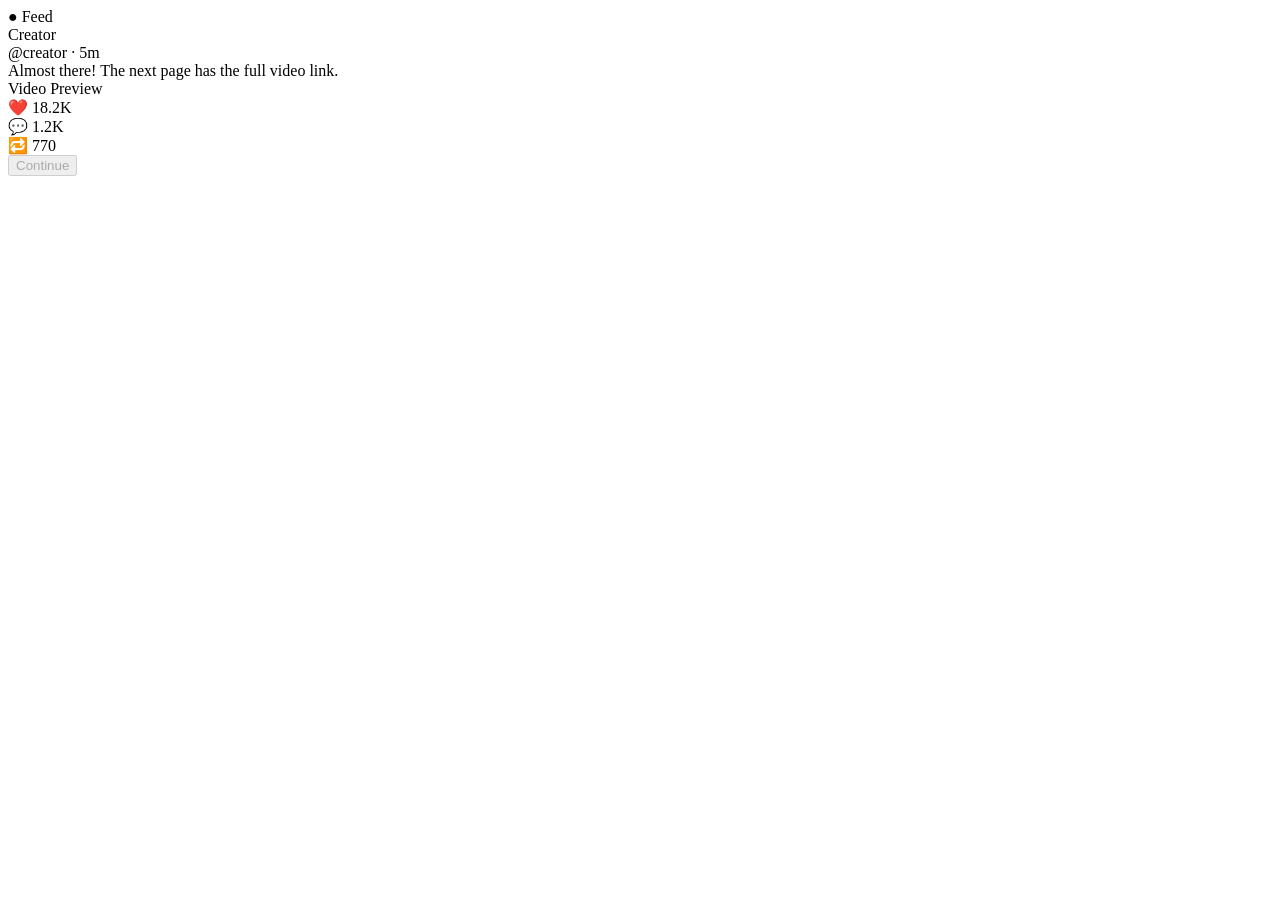
==== page2.html @ c2659c4a "Add files via upload" ====
<!DOCTYPE html>
<html><head>
<meta charset="UTF-8">
<meta name="viewport" content="width=device-width, initial-scale=1.0">
<title>Feed 2</title>
<link rel="stylesheet" href="css/style.css">
</head>
<body onload="startCountdown('go','page3.html')">
<header>● Feed</header>
<div class="wrap"><div class="card">
<div class="profile"><div class="avatar"></div><div><div class="name">Creator</div><div class="user">@creator · 5m</div></div></div>
<div class="text">Almost there! The next page has the full video link.</div>
<div class="thumb">Video Preview</div>
<div class="stats"><div>❤️ 18.2K</div><div>💬 1.2K</div><div>🔁 770</div></div>
<div class="action">
<div class="progress"><div class="bar"></div></div>
<button id="go" data-label="Continue" disabled>Continue</button>
</div></div></div>
<script src="js/script.js"></script>
</body></html>
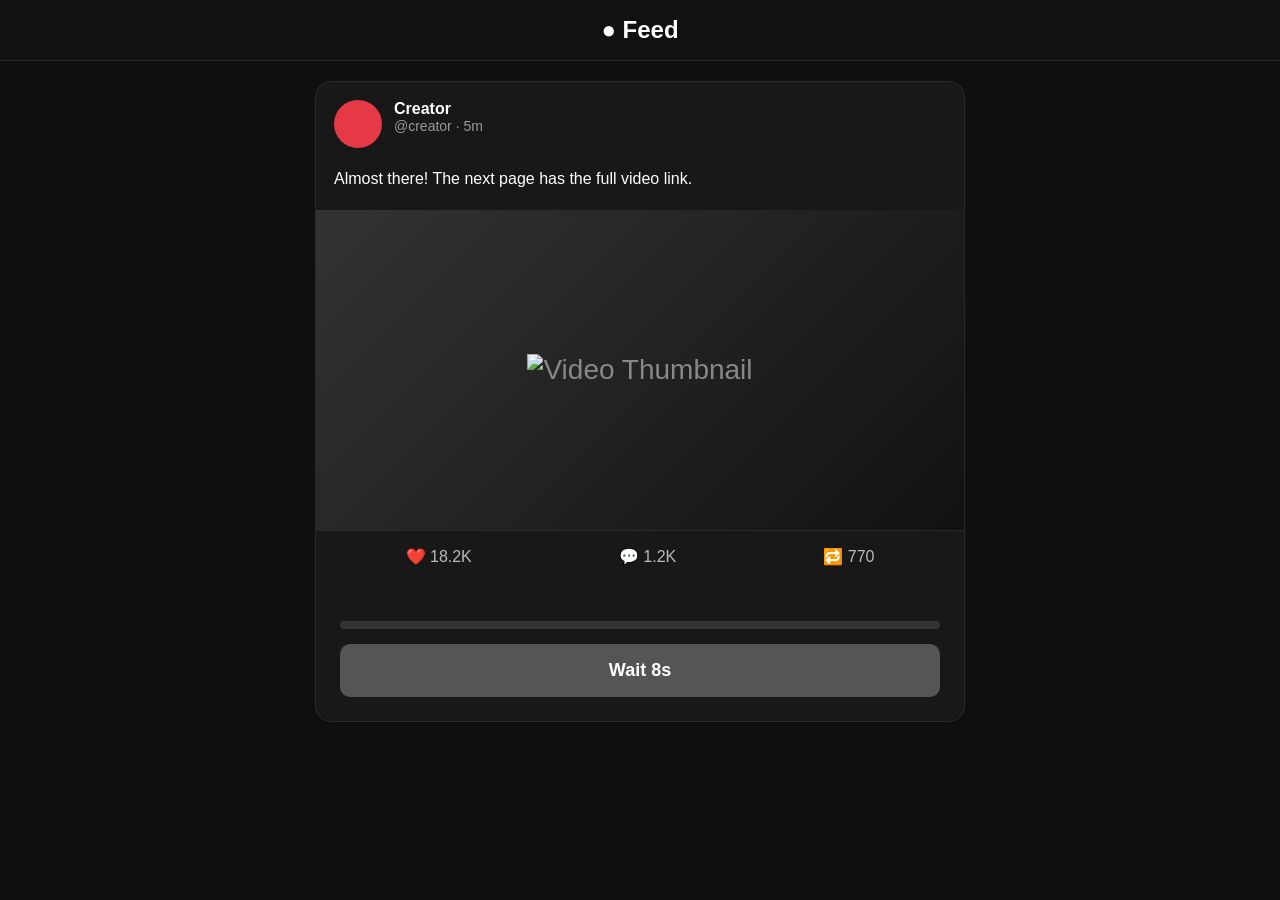
==== commit 2c23142b: "Add files via upload" ====
--- a/page2.html
+++ b/page2.html
@@ -3,18 +3,20 @@
 <meta charset="UTF-8">
 <meta name="viewport" content="width=device-width, initial-scale=1.0">
 <title>Feed 2</title>
-<link rel="stylesheet" href="css/style.css">
+<link rel="stylesheet" href="style.css">
 </head>
 <body onload="startCountdown('go','page3.html')">
 <header>● Feed</header>
 <div class="wrap"><div class="card">
 <div class="profile"><div class="avatar"></div><div><div class="name">Creator</div><div class="user">@creator · 5m</div></div></div>
 <div class="text">Almost there! The next page has the full video link.</div>
-<div class="thumb">Video Preview</div>
+<div class="thumb">
+    <img src="assets/image.jpeg" alt="Video Thumbnail">
+</div>
 <div class="stats"><div>❤️ 18.2K</div><div>💬 1.2K</div><div>🔁 770</div></div>
 <div class="action">
 <div class="progress"><div class="bar"></div></div>
 <button id="go" data-label="Continue" disabled>Continue</button>
 </div></div></div>
-<script src="js/script.js"></script>
+<script src="script.js"></script>
 </body></html>
--- a/style.css
+++ b/style.css
@@ -0,0 +1,18 @@
+
+*{margin:0;padding:0;box-sizing:border-box}
+body{font-family:Arial,sans-serif;background:#0f0f0f;color:#fff}
+header{position:sticky;top:0;background:#111;border-bottom:1px solid #2a2a2a;padding:16px;text-align:center;font-size:24px;font-weight:700}
+.wrap{display:flex;justify-content:center;padding:20px}
+.card{width:min(100%,650px);background:#181818;border:1px solid #2a2a2a;border-radius:16px;overflow:hidden}
+.profile{display:flex;gap:12px;padding:18px}
+.avatar{width:48px;height:48px;border-radius:50%;background:#e63946}
+.name{font-weight:700}.user{color:#999;font-size:14px}
+.text{padding:0 18px 18px;line-height:1.6}
+.thumb{height:320px;background:linear-gradient(135deg,#333,#111);display:flex;align-items:center;justify-content:center;color:#888;font-size:28px}
+.stats{display:flex;justify-content:space-around;padding:16px;border-top:1px solid #2a2a2a;color:#bbb}
+.action{padding:24px}
+.progress{height:8px;background:#333;border-radius:99px;overflow:hidden;margin:15px 0}
+.bar{height:100%;width:0;background:#e63946;transition:width 1s linear}
+button{width:100%;padding:16px;border:none;border-radius:10px;background:#e63946;color:#fff;font-size:18px;font-weight:bold}
+button:disabled{background:#555}
+@media(max-width:600px){.thumb{height:220px}header{font-size:20px}}
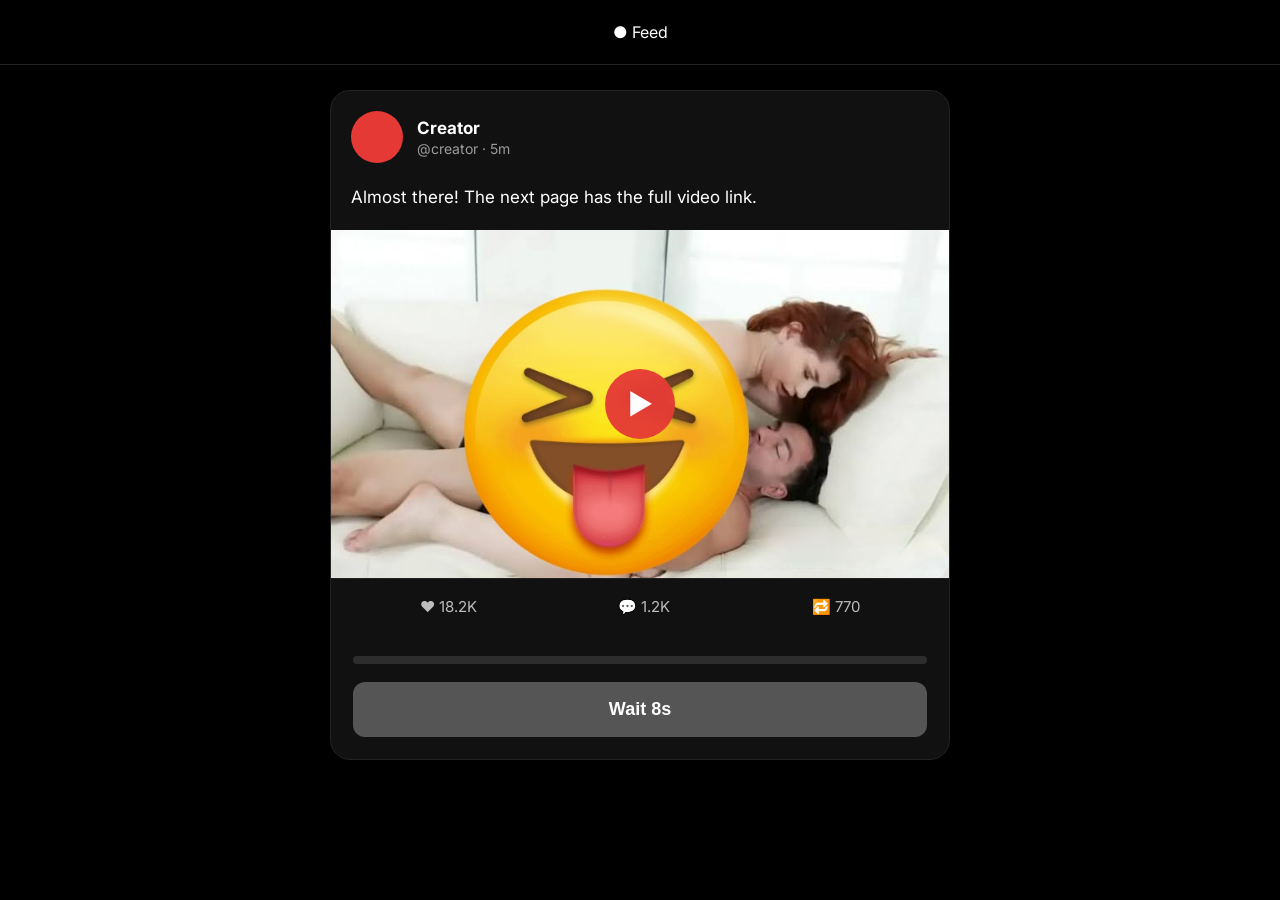
==== commit fb4e2214: "Add files via upload" ====
--- a/page2.html
+++ b/page2.html
@@ -11,7 +11,8 @@
 <div class="profile"><div class="avatar"></div><div><div class="name">Creator</div><div class="user">@creator · 5m</div></div></div>
 <div class="text">Almost there! The next page has the full video link.</div>
 <div class="thumb">
-    <img src="assets/image.jpeg" alt="Video Thumbnail">
+    <img src="image.jpeg" alt="Video Thumbnail">
+    <div class="play">▶</div>
 </div>
 <div class="stats"><div>❤️ 18.2K</div><div>💬 1.2K</div><div>🔁 770</div></div>
 <div class="action">
--- a/style.css
+++ b/style.css
@@ -1,18 +1,441 @@
-
-*{margin:0;padding:0;box-sizing:border-box}
-body{font-family:Arial,sans-serif;background:#0f0f0f;color:#fff}
-header{position:sticky;top:0;background:#111;border-bottom:1px solid #2a2a2a;padding:16px;text-align:center;font-size:24px;font-weight:700}
-.wrap{display:flex;justify-content:center;padding:20px}
-.card{width:min(100%,650px);background:#181818;border:1px solid #2a2a2a;border-radius:16px;overflow:hidden}
-.profile{display:flex;gap:12px;padding:18px}
-.avatar{width:48px;height:48px;border-radius:50%;background:#e63946}
-.name{font-weight:700}.user{color:#999;font-size:14px}
-.text{padding:0 18px 18px;line-height:1.6}
-.thumb{height:320px;background:linear-gradient(135deg,#333,#111);display:flex;align-items:center;justify-content:center;color:#888;font-size:28px}
-.stats{display:flex;justify-content:space-around;padding:16px;border-top:1px solid #2a2a2a;color:#bbb}
-.action{padding:24px}
-.progress{height:8px;background:#333;border-radius:99px;overflow:hidden;margin:15px 0}
-.bar{height:100%;width:0;background:#e63946;transition:width 1s linear}
-button{width:100%;padding:16px;border:none;border-radius:10px;background:#e63946;color:#fff;font-size:18px;font-weight:bold}
-button:disabled{background:#555}
-@media(max-width:600px){.thumb{height:220px}header{font-size:20px}}
+/* ===========================
+   Google Font
+=========================== */
+@import url('https://fonts.googleapis.com/css2?family=Inter:wght@400;500;600;700&display=swap');
+
+/* ===========================
+   Reset
+=========================== */
+
+*{
+    margin:0;
+    padding:0;
+    box-sizing:border-box;
+}
+
+html{
+    scroll-behavior:smooth;
+}
+
+body{
+    font-family:'Inter',sans-serif;
+    background:#000;
+    color:#fff;
+    min-height:100vh;
+    overflow-x:hidden;
+}
+
+/* ===========================
+   Header
+=========================== */
+
+header{
+    position:sticky;
+    top:0;
+    z-index:1000;
+
+    width:100%;
+    height:65px;
+
+    background:#000;
+
+    display:flex;
+    justify-content:center;
+    align-items:center;
+
+    border-bottom:1px solid #242424;
+}
+
+header h1{
+    font-size:22px;
+    font-weight:700;
+    color:#fff;
+}
+
+/* ===========================
+   Main Container
+=========================== */
+
+.wrap{
+    width:100%;
+    display:flex;
+    justify-content:center;
+    padding:25px 15px;
+}
+
+/* ===========================
+   Feed Card
+=========================== */
+
+.card{
+
+    width:100%;
+    max-width:620px;
+
+    background:#111;
+
+    border:1px solid #242424;
+
+    border-radius:20px;
+
+    overflow:hidden;
+
+    box-shadow:
+    0 10px 35px rgba(0,0,0,.45);
+
+    animation:fadeUp .6s ease;
+}
+
+/* ===========================
+   Profile
+=========================== */
+
+.profile{
+
+    display:flex;
+    align-items:center;
+
+    gap:14px;
+
+    padding:20px;
+}
+
+.avatar{
+
+    width:52px;
+    height:52px;
+
+    border-radius:50%;
+
+    background:#E53935;
+
+    flex-shrink:0;
+}
+
+.name{
+
+    font-size:17px;
+    font-weight:700;
+}
+
+.user{
+
+    color:#9c9c9c;
+
+    margin-top:2px;
+
+    font-size:14px;
+}
+
+/* ===========================
+   Post Text
+=========================== */
+
+.text{
+
+    padding:0 20px 18px;
+
+    font-size:17px;
+
+    line-height:1.7;
+}
+
+/* ===========================
+   Thumbnail
+=========================== */
+
+.thumb{
+
+    position:relative;
+
+    width:100%;
+
+    aspect-ratio:16/9;
+
+    overflow:hidden;
+
+    background:#181818;
+}
+
+.thumb img{
+
+    width:100%;
+    height:100%;
+
+    object-fit:cover;
+
+    object-position:center;
+
+    display:block;
+
+    transition:.4s;
+}
+
+.thumb:hover img{
+
+    transform:scale(1.04);
+}
+
+/* ===========================
+   Play Button
+=========================== */
+
+.play{
+
+    position:absolute;
+
+    top:50%;
+    left:50%;
+
+    transform:translate(-50%,-50%);
+
+    width:70px;
+    height:70px;
+
+    border-radius:50%;
+
+    background:rgba(229,57,53,.95);
+
+    color:#fff;
+
+    display:flex;
+    justify-content:center;
+    align-items:center;
+
+    font-size:28px;
+
+    backdrop-filter:blur(8px);
+}
+
+/* ===========================
+   Stats
+=========================== */
+
+.stats{
+
+    display:flex;
+
+    justify-content:space-around;
+
+    padding:18px;
+
+    border-top:1px solid #222;
+
+    color:#bdbdbd;
+
+    font-size:15px;
+}
+
+.stats div{
+
+    cursor:pointer;
+
+    transition:.3s;
+}
+
+.stats div:hover{
+
+    color:#fff;
+}
+
+/* ===========================
+   Action Section
+=========================== */
+
+.action{
+
+    padding:22px;
+}
+
+/* ===========================
+   Progress
+=========================== */
+
+.progress{
+
+    width:100%;
+
+    height:8px;
+
+    background:#2d2d2d;
+
+    border-radius:50px;
+
+    overflow:hidden;
+
+    margin-bottom:18px;
+}
+
+.bar{
+
+    width:0%;
+
+    height:100%;
+
+    background:linear-gradient(90deg,#E53935,#ff6b6b);
+
+    transition:width 1s linear;
+}
+
+/* ===========================
+   Button
+=========================== */
+
+button{
+
+    width:100%;
+
+    padding:17px;
+
+    border:none;
+
+    border-radius:12px;
+
+    background:#E53935;
+
+    color:#fff;
+
+    font-size:18px;
+
+    font-weight:700;
+
+    cursor:pointer;
+
+    transition:.3s;
+}
+
+button:hover:not(:disabled){
+
+    background:#ff4b4b;
+
+    transform:translateY(-2px);
+}
+
+button:disabled{
+
+    background:#555;
+
+    cursor:not-allowed;
+}
+
+/* ===========================
+   Animations
+=========================== */
+
+@keyframes fadeUp{
+
+    from{
+
+        opacity:0;
+
+        transform:translateY(25px);
+    }
+
+    to{
+
+        opacity:1;
+
+        transform:translateY(0);
+    }
+
+}
+
+/* ===========================
+   Tablet
+=========================== */
+
+@media (max-width:768px){
+
+    header{
+
+        height:60px;
+    }
+
+    header h1{
+
+        font-size:20px;
+    }
+
+    .card{
+
+        border-radius:16px;
+    }
+
+    .text{
+
+        font-size:16px;
+    }
+
+}
+
+/* ===========================
+   Mobile
+=========================== */
+
+@media (max-width:480px){
+
+    .wrap{
+
+        padding:0;
+    }
+
+    .card{
+
+        border-radius:0;
+
+        border:none;
+
+        max-width:100%;
+    }
+
+    .profile{
+
+        padding:16px;
+    }
+
+    .avatar{
+
+        width:46px;
+        height:46px;
+    }
+
+    .text{
+
+        padding:0 16px 16px;
+
+        font-size:15px;
+    }
+
+    .stats{
+
+        font-size:14px;
+
+        padding:15px;
+    }
+
+    .action{
+
+        padding:16px;
+    }
+
+    button{
+
+        padding:15px;
+
+        font-size:17px;
+    }
+
+}
+
+/* ===========================
+   Large Screens
+=========================== */
+
+@media (min-width:1400px){
+
+    .card{
+
+        max-width:700px;
+    }
+
+}
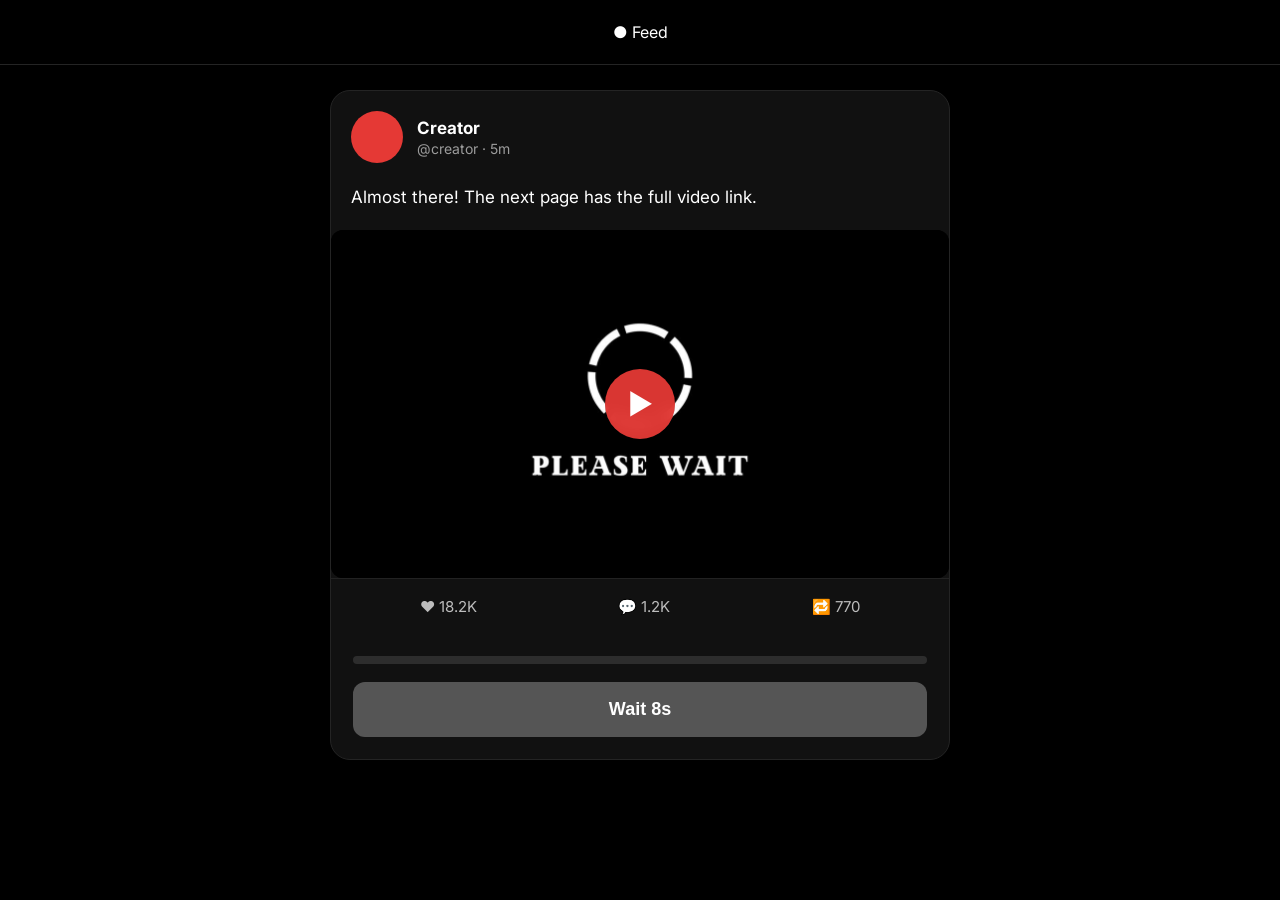
==== commit 38244d0e: "Add files via upload" ====
--- a/page2.html
+++ b/page2.html
@@ -11,7 +11,7 @@
 <div class="profile"><div class="avatar"></div><div><div class="name">Creator</div><div class="user">@creator · 5m</div></div></div>
 <div class="text">Almost there! The next page has the full video link.</div>
 <div class="thumb">
-    <img src="image.jpeg" alt="Video Thumbnail">
+    <img src="wait.jpg" alt="Video Thumbnail">
     <div class="play">▶</div>
 </div>
 <div class="stats"><div>❤️ 18.2K</div><div>💬 1.2K</div><div>🔁 770</div></div>
--- a/style.css
+++ b/style.css
@@ -145,30 +145,24 @@
 =========================== */
 
 .thumb{
-
-    position:relative;
-
-    width:100%;
-
-    aspect-ratio:16/9;
-
-    overflow:hidden;
-
-    background:#181818;
+    position: relative;
+    width: 100%;
+    max-height: 420px;
+    overflow: hidden;
+    border-radius: 12px;
+    background: #000;
+
+    display: flex;
+    justify-content: center;
+    align-items: center;
 }
 
 .thumb img{
-
-    width:100%;
-    height:100%;
-
-    object-fit:cover;
-
-    object-position:center;
-
-    display:block;
-
-    transition:.4s;
+    width: 100%;
+    height: auto;
+    max-height: 420px;
+    object-fit: contain;
+    display: block;
 }
 
 .thumb:hover img{
